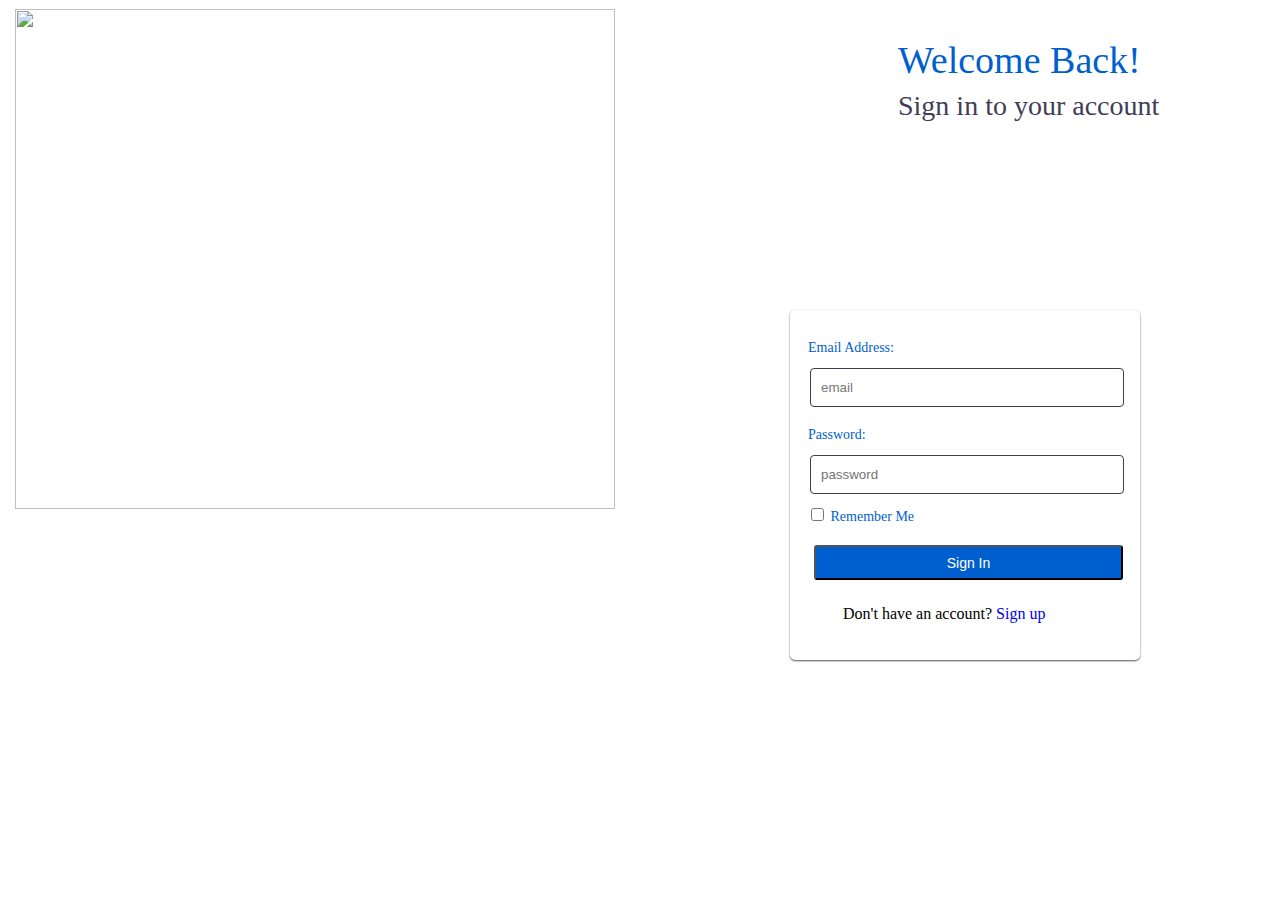
==== index.html @ bcefc7e7 "Update index.html" ====
<!Doctype html>
<html>
    <head>
        <title> Team Olympus</title>
        <link rel="stylesheet" href="index.css">
    </head>
    <body>
      <div class="svg"> <img src="https://res.cloudinary.com/kai123/image/upload/v1568848018/HNG/HNG_task1_z4pzu9.png"/> </div>
      <div class="firstParagraph">
          <p class="paragraph1">Welcome Back!</p
            ></div>
      <div class="secondParagraph"><p class="paragraph2">Sign in to your account</p></div>
      <div class="container">
        <form>
            <label> Email Address: <input class="type1" name="email" type="text" value="email" placeholder="your email address" autofocus /> </label>
               <label> Password: <input class="type2" name= "password" type="password" placeholder="password" autofocus/> </label>
               <div class="lower">
                  <label> <input class="type3" name="checkbox" type="checkbox"/> Remember Me</label>
               <div class="button">
                        <input class="type4" type="submit" value="Sign In"/> </div>
                        <div class="lower2">
                            <p class="lower3"> Don't have an account? <a href="#">Sign up</a></p></div>
                        </div>
                   </form>
           
      </div>
    </body>
</html>
---- index.css ----
body{
    background: white;
}
img{
    position: absolute;
    width:600px;
    height: 500px;
    left: 15px;
    top: 9px;
}
.firstParagraph{
  position: relative;
  left: 890px;
}
.secondParagraph{
position: relative;
margin-top: -30px;
left: 890px;
}
.paragraph1{
  font-size: 38px;
  color: #005FCE;
}
.paragraph2{
  font-size: 28px;
  font-family: rubik;
  color: #3F3D56;
  z-index:1;
}
.container{
    float: right;
        border-radius: 5px;
        box-shadow:0 1px 2px #555;
        position: absolute;
        z-index: 3;
        width: 350px;
        height:350px;
        top: 50%;
        left:75%;
        margin-top: -140px;
        margin-left: -170px;
      }
      form{
        margin: 0 auto;
        margin-top: 20px;
      }
      label{
        color: #005FCE;
        display: inline-block;
        margin-left: 18px;
        padding-top: 10px;
        font-size: 14px;
      }
      .type1, .type2 {
        border-radius: 4px;
       border:0.7px solid #3F3D56;
        outline: none;
        color: #777;
        padding-left: 10px;
        margin: 10px;
        margin-top: 12px;
        margin-left:2px;
        width: 300px;
        height: 35px;
      }
      .lower{
        width: 100%;
        height:69px;
        margin-left: -17px;
        margin-top: -5px;
      }
      .type3{
        margin-left: 20px;
        margin-top:-12px;
      }
      .type4{
        float: right;
        margin-left:2px;
        margin-top: 20px;
        width: 309px;
        height: 35px;
        font-size: 14px;
        color: #fff;
        background: #005FCE;
        border-radius: 3px;
        cursor: pointer;
      }
      .lower2{
        position: relative;;
          margin-top: 80px;
          padding-left: 70px;
      }
      a{
        text-decoration: none;
      }
      ul.errors  {
        list-style-type: none;
        color: red;
      }
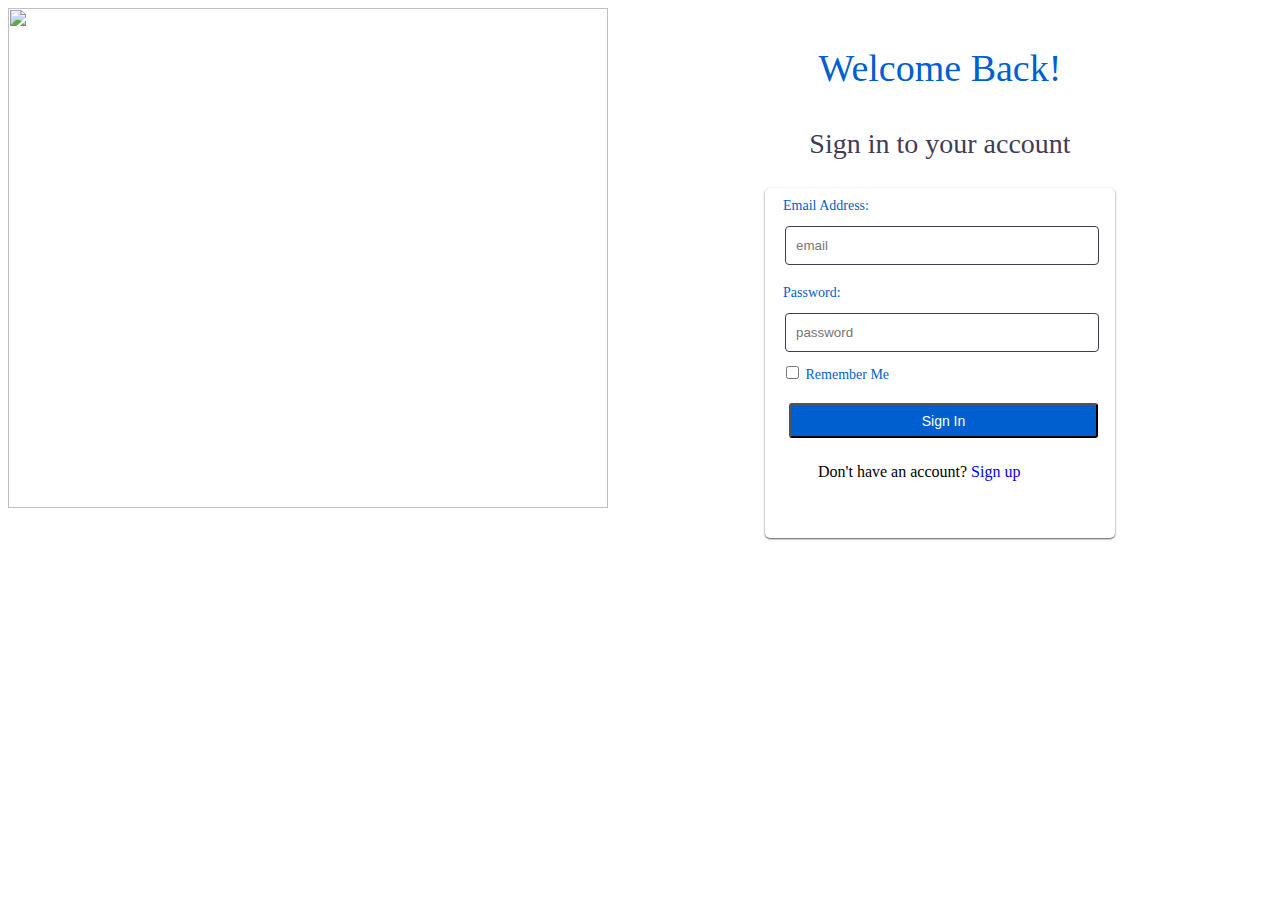
==== commit 9cf49574: "redesign layout" ====
--- a/index.html
+++ b/index.html
@@ -5,8 +5,10 @@
         <link rel="stylesheet" href="index.css">
     </head>
     <body>
+      <main class='main-container'>
       <div class="svg"> <img src="https://res.cloudinary.com/kai123/image/upload/v1568848018/HNG/HNG_task1_z4pzu9.png"/> </div>
-      <div class="firstParagraph">
+      <div class='login-container'>
+        <div class="firstParagraph">
           <p class="paragraph1">Welcome Back!</p
             ></div>
       <div class="secondParagraph"><p class="paragraph2">Sign in to your account</p></div>
@@ -22,7 +24,8 @@
                             <p class="lower3"> Don't have an account? <a href="#">Sign up</a></p></div>
                         </div>
                    </form>
-           
-      </div>
+                  </div>
+                </div>
+           </main>
     </body>
 </html>
--- a/index.css
+++ b/index.css
@@ -1,22 +1,32 @@
 body{
     background: white;
 }
+
+.main-container{
+  display: flex;
+  flex-direction: row;
+  flex-wrap: wrap
+}
+
+.login-container{
+  margin: auto
+}
 img{
-    position: absolute;
+    /* position: absolute; */
     width:600px;
     height: 500px;
-    left: 15px;
-    top: 9px;
+    /* left: 15px; */
+    /* top: 9px; */
 }
-.firstParagraph{
-  position: relative;
-  left: 890px;
+ .firstParagraph, .secondParagraph{
+  text-align: center
 }
+/*
 .secondParagraph{
 position: relative;
 margin-top: -30px;
 left: 890px;
-}
+} */
 .paragraph1{
   font-size: 38px;
   color: #005FCE;
@@ -28,17 +38,17 @@
   z-index:1;
 }
 .container{
-    float: right;
+    /* float: right; */
         border-radius: 5px;
         box-shadow:0 1px 2px #555;
-        position: absolute;
-        z-index: 3;
+        /* position: absolute; */
+        /* z-index: 3; */
         width: 350px;
         height:350px;
-        top: 50%;
-        left:75%;
-        margin-top: -140px;
-        margin-left: -170px;
+        /* top: 50%; */
+        /* left:75%; */
+        /* margin-top: -140px; */
+        /* margin-left: -170px; */
       }
       form{
         margin: 0 auto;
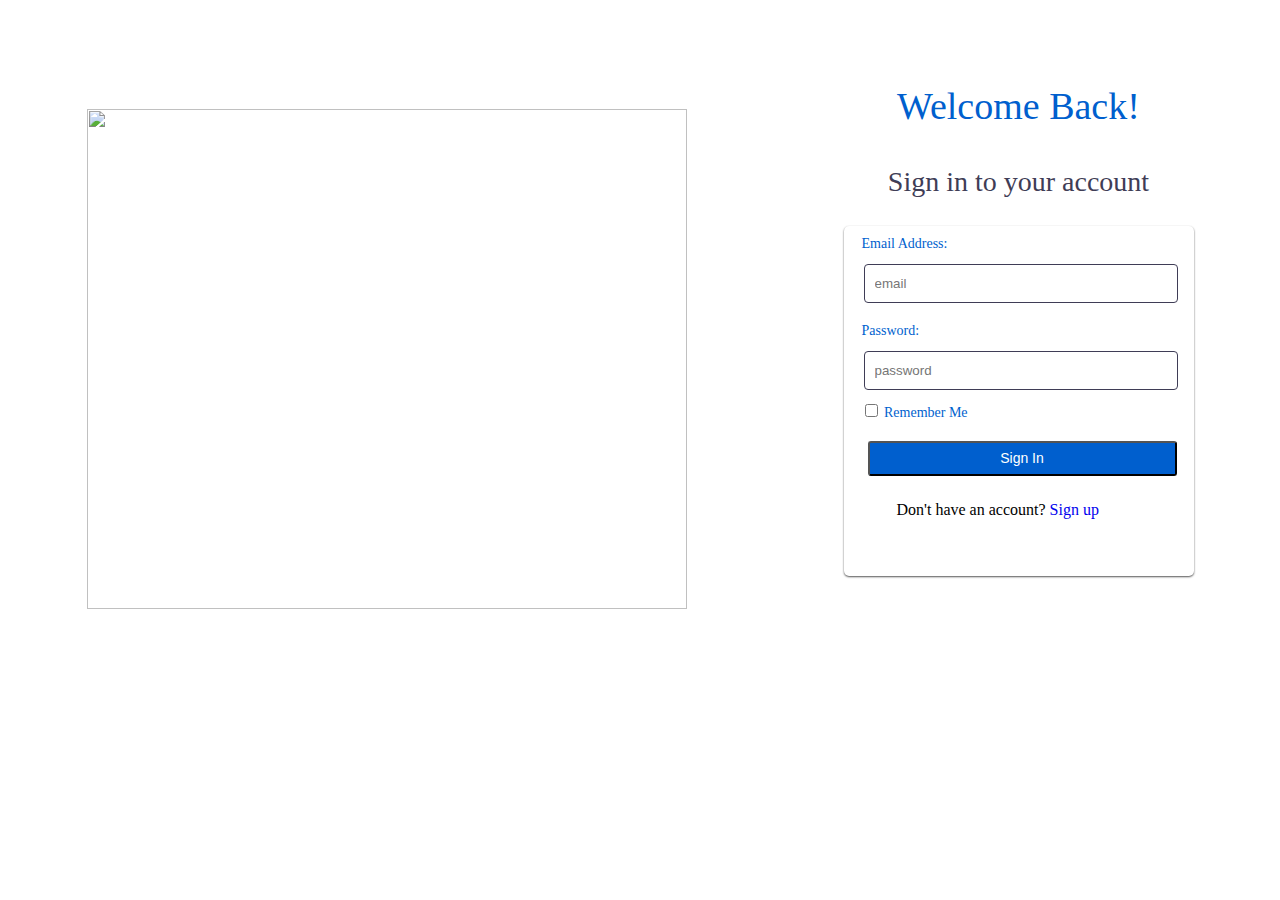
==== commit 5f43ae51: "Update index.html" ====
--- a/index.html
+++ b/index.html
@@ -6,7 +6,7 @@
     </head>
     <body>
       <main class='main-container'>
-      <div class="svg"> <img src="https://res.cloudinary.com/kai123/image/upload/v1568848018/HNG/HNG_task1_z4pzu9.png"/> </div>
+      <div class="svg"> <img src="https://res.cloudinary.com/kai123/image/upload/v1568972266/HNG/vector2_pfzlhx.png"/> </div>
       <div class='login-container'>
         <div class="firstParagraph">
           <p class="paragraph1">Welcome Back!</p
--- a/index.css
+++ b/index.css
@@ -10,6 +10,10 @@
 
 .login-container{
   margin: auto
+}
+.svg{
+  margin: auto;
+  padding-top: 8%;
 }
 img{
     /* position: absolute; */
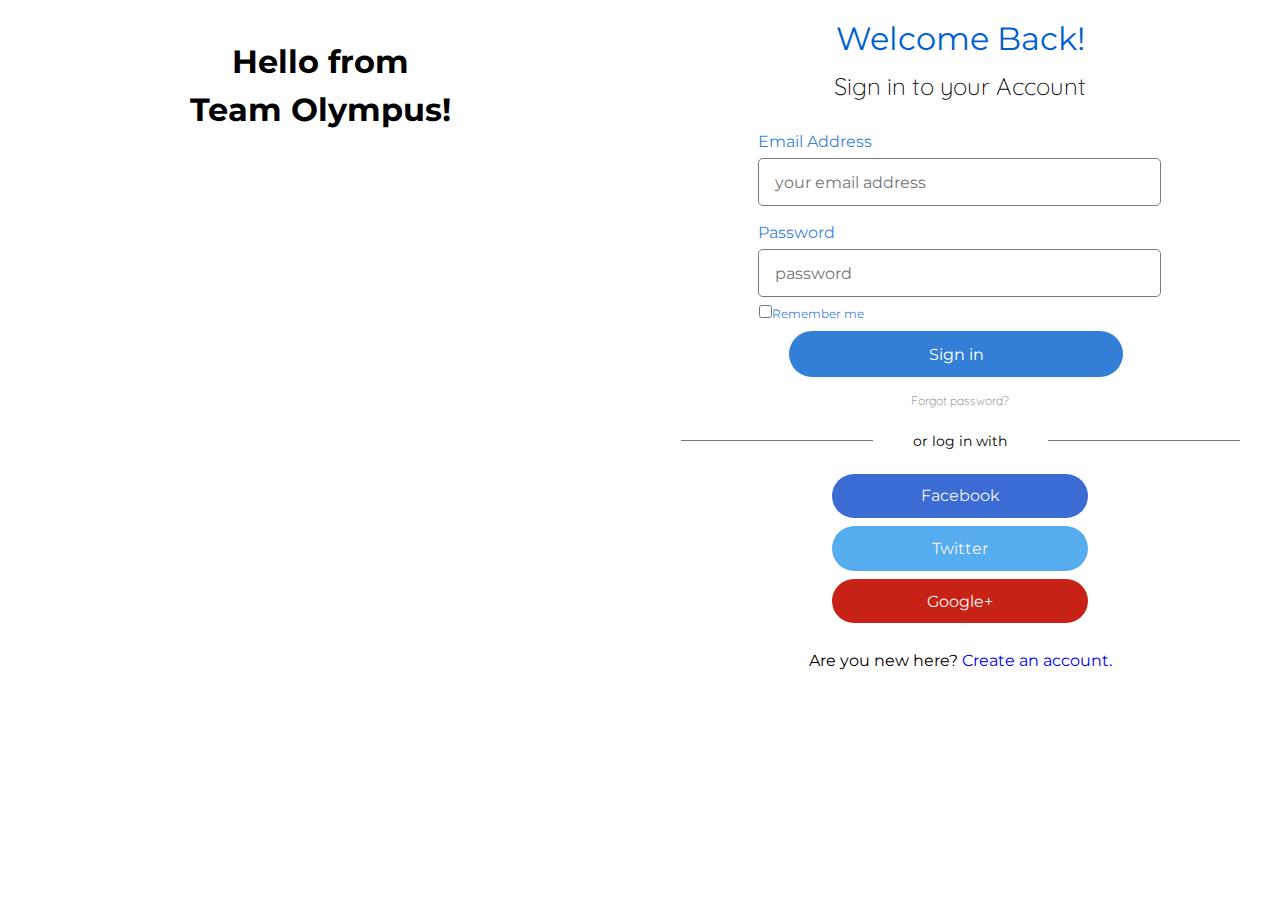
==== commit 85d84a16: "improved responsiveness" ====
--- a/index.html
+++ b/index.html
@@ -1,31 +1,105 @@
-<!Doctype html>
-<html>
-    <head>
-        <title> Team Olympus</title>
-        <link rel="stylesheet" href="index.css">
-    </head>
-    <body>
-      <main class='main-container'>
-      <div class="svg"> <img src="https://res.cloudinary.com/kai123/image/upload/v1568972266/HNG/vector2_pfzlhx.png"/> </div>
-      <div class='login-container'>
-        <div class="firstParagraph">
-          <p class="paragraph1">Welcome Back!</p
-            ></div>
-      <div class="secondParagraph"><p class="paragraph2">Sign in to your account</p></div>
-      <div class="container">
-        <form>
-            <label> Email Address: <input class="type1" name="email" type="text" value="email" placeholder="your email address" autofocus /> </label>
-               <label> Password: <input class="type2" name= "password" type="password" placeholder="password" autofocus/> </label>
-               <div class="lower">
-                  <label> <input class="type3" name="checkbox" type="checkbox"/> Remember Me</label>
-               <div class="button">
-                        <input class="type4" type="submit" value="Sign In"/> </div>
-                        <div class="lower2">
-                            <p class="lower3"> Don't have an account? <a href="#">Sign up</a></p></div>
-                        </div>
-                   </form>
-                  </div>
+<!DOCTYPE html>
+
+<html lang="en-US">
+  <head>
+      <meta charset="utf-8">
+      <title>Team Olympus</title>
+      <link rel="stylesheet" href="css/reset.css">
+      <link rel="stylesheet" href="css/Index.css">
+      <link href="https://fonts.googleapis.com/css?family=Chilanka|Montserrat|Quicksand&display=swap" rel="stylesheet">
+  </head>
+
+  <body>
+    <div class="left">
+          <h1>
+              Hello from<br/>Team Olympus!
+          </h1>
+    </div>
+
+    <section class="main-section">
+          <div class="welcome">
+              <h3>Welcome Back!</h3>
+            <p>Sign in to your Account</p>
+          </div>
+
+        <article>
+            <form action="/" class="Sign in" id="log in">
+                <fieldset class="main-email">
+                    <label for="Sign in email">Email Address</label>
+                    <input class="email"
+                           id="email"
+                           type="email"
+                           placeholder="your email address"
+                           required
+                           data-content="An email address is required" />
+                </fieldset>
+
+                <fieldset class="main-password">
+                  <label for="Sign in password">Password</label>
+                          <input class="password"
+                          name= "password"
+                          type="password"
+                          placeholder="password"
+                          required
+                          minlength="6"
+                          data-content="A password is required. The password must be a series of alpha-numeric characters only."
+                          data-role="validate"/>
+                </fieldset>
+
+                <div class="check">
+                    <label>
+                      <input
+                      name="checkbox"
+                      type="checkbox"/>Remember me
+                    </label>
                 </div>
-           </main>
-    </body>
+
+                <fieldset class="main-submit">
+                    <input class="submit"
+                           id="email"
+                           type="submit"
+                           value="Sign in"/>
+                </fieldset>
+            </form>
+        </article>
+            <div class="forgot">
+                <a href="#">
+                  <p>Forgot password?</p>
+                </a>
+            </div>
+
+            <div class="or">
+                    <hr class="bar"/>
+                    <span>or log in with</span>
+                    <hr class="bar"/>
+            </div>
+
+            <div class="container">
+                <div class="facebook">
+                    <a href="">
+                        <button>Facebook</button>
+                    </a>
+                </div>
+
+                <div class="twitter">
+                    <a href="">
+                        <button>Twitter</button>
+                    </a>
+                </div>
+
+                <div class="google">
+                    <a href="">
+                        <button>Google+</button>
+                    </a>
+                </div>
+            </div>
+
+            <div class="new">
+                  <span>Are you new here?<span>
+                  <a href="Registration.html"><span>Create an account.</span>
+                  </a>
+            </div>
+
+    </section>
+  </body>
 </html>
--- a/css/Index.css
+++ b/css/Index.css
@@ -0,0 +1,334 @@
+* {
+ font-family: 'Montserrat', sans-serif;
+}
+
+.left {
+  background-image: url(https://res.cloudinary.com/kai123/image/upload/v1568848018/HNG/HNG_task1_z4pzu9.png);
+  background-size: cover;
+  background-position: center center;
+  background-repeat: no-repeat;
+  padding: 3%;
+  text-align: center;
+  float: left;
+  height: 100vh;
+  width: 50%;
+}
+
+.left h1 {
+  font-size: 200%;
+  font-weight: bold;
+  line-height: 1.5em;
+}
+
+.main-section {
+  width: 50%;
+  float: right;
+  height: 100vh;
+}
+
+.welcome {
+  padding: 2%;
+}
+
+.main-section div h3 {
+  font-weight: auto;
+  font-size: 200%;
+  font-family: 'Montserrat', cursive;
+  color: #005FCE;
+  text-align: center;
+  padding: 1%;
+}
+
+.main-section div p {
+  font-family: 'Quicksand', sans-serif;
+  font-size: 150%;
+  text-align: center;
+  font-weight: lighter;
+  padding: 0.3em 0 0 0;
+}
+
+.main-section article {
+  padding: 1% 1% 1% 12%;
+}
+
+.main-section fieldset {
+  border: none;
+  padding: 1% 7% 1% 7%;
+  text-decoration: none;
+}
+
+.main-section label {
+  display: block;
+  line-height: 2em;
+  color: #005FCE;
+  color: rgba(0, 95, 206, 0.8);
+}
+
+.main-section fieldset:last-child {
+  margin: 0;
+}
+
+.main-section fieldset input[type="email"], .main-section fieldset input[type="password"] {
+  width: 85%;
+  height: 3em;
+  border-radius: 0.3em;
+  border: 1px solid black;
+  border-color: #797979;
+}
+
+.main-section fieldset input[placeholder="your email address"], .main-section fieldset input[placeholder="password"] {
+  padding: 0 0 0 1em;
+}
+
+.check label {
+  display: inline;
+  padding: 0 5% 0 6.5%;
+  width: 32%;
+  font-size: 85%;
+}
+
+.check {
+  display: inline;
+  padding: 0 5% 0 1%;
+  width: 32%;
+  font-size: 85%;
+}
+
+.check input {
+  padding: 0;
+}
+
+.main-section fieldset input[type="submit"] {
+  padding: 3% 5%;
+  width: 75%;
+  border-radius: 3em;
+  border: none;
+  background-color: #005FCE;
+  background-color: rgba(0, 95, 206, 0.8);
+  color: white;
+}
+
+.main-submit {
+  margin-left: 6% !important;
+}
+
+.forgot a {
+  font-size: 50%;
+  text-align: center;
+  text-decoration: none;
+  padding: 0;
+  color: #797979;
+}
+
+.main-section fieldset input[type="submit"]:hover {
+  outline: none !important;
+  background-color: #054c9e;
+  background-color: rgba(5, 76, 158, 0.8);
+  -webkit-transition: all 0.2s ease-in-out;
+  -moz-transition: all 0.2s ease-in-out;
+  -o-transition: all 0.2s ease-in-out;
+  transition: all 0.2s ease-in-out;
+}
+
+.or {
+  display: flex;
+  text-align: center;
+  flex-direction: row;
+  padding: 1.5em 0;
+  justify-content: center;
+}
+
+.bar {
+  display: flex;
+  width: 30%;
+  color: black;
+  border: none;
+  background-color: #797979;
+  height: 0.1em
+}
+
+.or span {
+  display: flex;
+  font-weight: 400;
+  font-size: 90%;
+}
+
+.container {
+  display: flex;
+  flex-direction: column;
+  text-align: center;
+}
+
+.container button {
+  width: 40%;
+  padding: 2% 7%;
+  border-radius: 2em;
+  margin-bottom: 0.5em;
+  border: none;
+  font-size: 100%;
+}
+
+.facebook button {
+  background-color: #3a6cd4;
+  color: #f3f3f3;
+}
+
+.facebook button:hover {
+  outline: none !important;
+  color: white;
+  background-color: #2a54ab;
+  background-color: rgba(42, 84, 171, 0.8);
+  -webkit-transition: all 0.01s ease-in-out;
+  -moz-transition: all 0.01s ease-in-out;
+  -o-transition: all 0.01s ease-in-out;
+  transition: all 0.01s ease-in-out;
+}
+
+
+.twitter button {
+  background-color: #55acee;
+  color: #f3f3f3;
+}
+
+.twitter button:hover {
+  outline: none !important;
+  color: white;
+  background-color: #0e86e2;
+  background-color: rgba(14, 134, 226, 0.8);
+  -webkit-transition: all 0.01s ease-in-out;
+  -moz-transition: all 0.01s ease-in-out;
+  -o-transition: all 0.01s ease-in-out;
+  transition: all 0.01s ease-in-out;
+}
+
+.google button {
+  background-color: #c72215;
+  color: #f3f3f3;
+}
+
+.google button:hover {
+  outline: none !important;
+  color: white;
+  background-color: #a91206;
+  background-color: rgba(169, 18, 6, 0.8);
+  -webkit-transition: all 0.01s ease-in-out;
+  -moz-transition: all 0.01s ease-in-out;
+  -o-transition: all 0.01s ease-in-out;
+  transition: all 0.01s ease-in-out;
+}
+
+.new {
+  text-align: center;
+  padding: 3% 5%;
+}
+
+.new a {
+  text-decoration: none;
+}
+
+.new a:hover {
+  color: #005FCE;
+  text-decoration-line: underline;
+  font-size: 102%;
+}
+
+
+
+/* Mobile (portrait and landscape)*/
+@media only screen and (max-device-width: 745px) {
+
+.left {
+  width: 100%;
+  display: block;
+  height: 550px;
+  background-image: url(https://res.cloudinary.com/kai123/image/upload/v1568848018/HNG/HNG_task1_z4pzu9.png);
+  background-position: center center;
+  background-repeat: no-repeat;
+}
+
+.main-section {
+  width: 100%;
+  float: none;
+  padding: none;
+}
+
+.left h1 {
+  visibility: collapse;
+}
+
+.welcome {
+  padding: 30px 0 0 0;
+}
+
+.welcome {
+  padding: 50% 0 5% 0;
+}
+
+.main-section div h3 {
+  height: auto;
+  font-size: 300%;
+  padding: 0;
+}
+
+.main-section div p {
+  font-family: 'Quicksand', sans-serif;
+  font-size: 150%;
+  text-align: center;
+  font-weight: lighter;
+  padding: 0.3em 0 0 0;
+}
+
+.main-section article {
+  padding: 1% 1% 1% 1%;
+}
+
+.main-section label {
+  font-size: 200%;
+}
+
+.main-email, .main-password {
+  padding: 0;
+}
+
+.main-submit {
+  text-align: center;
+}
+
+.main-section fieldset input[type="email"], .main-section fieldset input[type="password"] {
+  width: 100%;
+  height: 6em;
+}
+
+.main-section fieldset input[type="submit"] {
+  padding: 5% 7%;
+  border-radius: 7em;
+  font-size: 180%;
+}
+
+.container button {
+  width: 70%;
+  padding: 2.7% 7%;
+  border-radius: 7em;
+  margin-bottom: 0.8em;
+  font-size: 180%;
+}
+
+.forgot a {
+  font-size: 80%;
+  text-align: center;
+  text-decoration: none;
+  padding: 0;
+  color: #797979;
+}
+
+.google button{
+  margin-bottom: 0;
+}
+
+.new {
+  padding: 2% 5%;
+}
+
+
+
+}
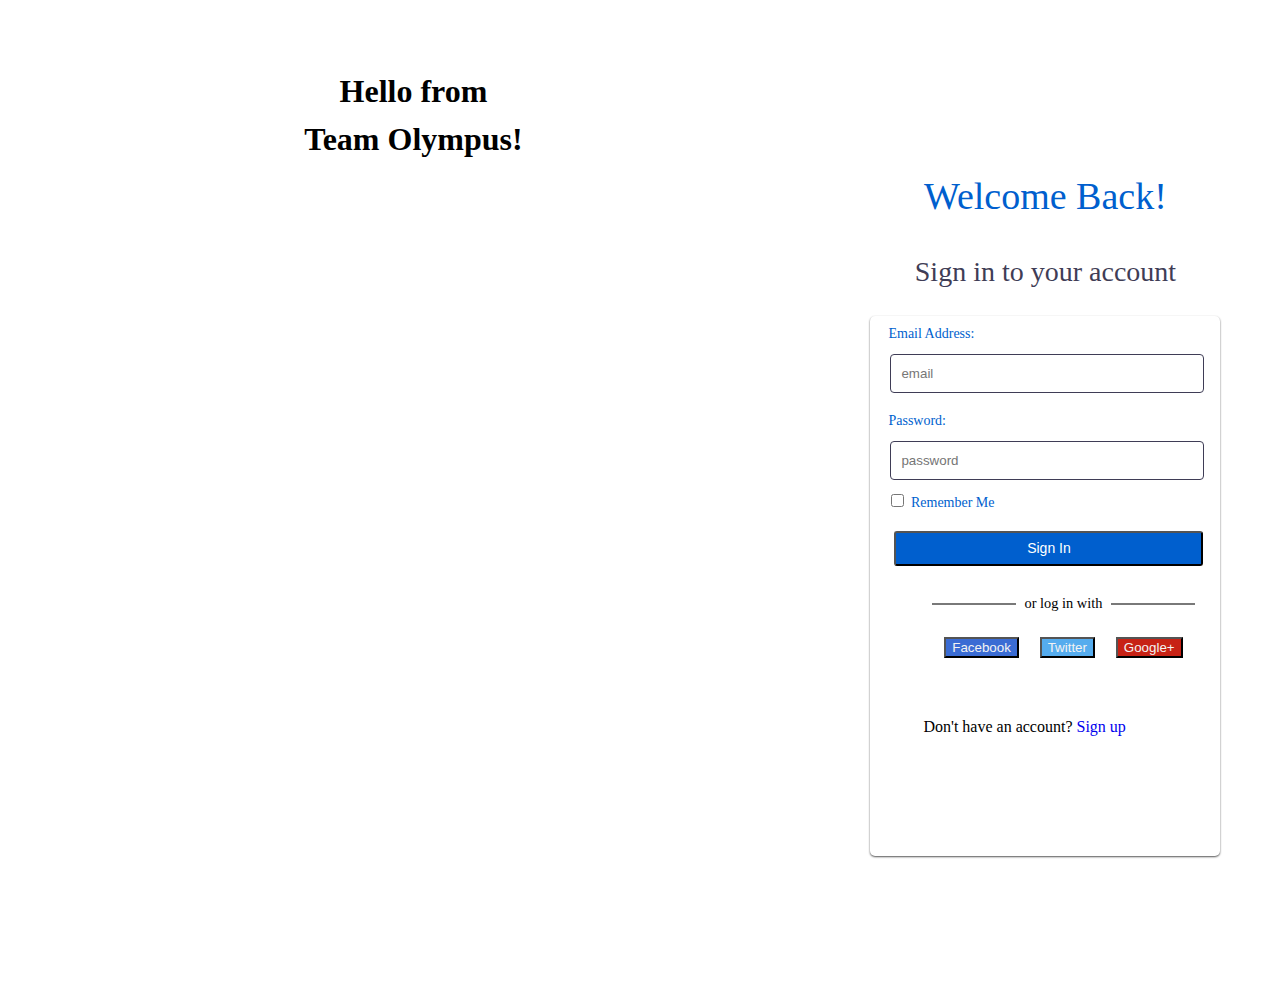
==== commit 2896553a: "code refactor" ====
--- a/index.html
+++ b/index.html
@@ -1,105 +1,67 @@
-<!DOCTYPE html>
-
-<html lang="en-US">
-  <head>
-      <meta charset="utf-8">
-      <title>Team Olympus</title>
-      <link rel="stylesheet" href="css/reset.css">
-      <link rel="stylesheet" href="css/Index.css">
-      <link href="https://fonts.googleapis.com/css?family=Chilanka|Montserrat|Quicksand&display=swap" rel="stylesheet">
-  </head>
-
-  <body>
-    <div class="left">
+<!Doctype html>
+<html>
+    <head>
+        <meta charset="utf-8" />
+        <meta name="viewport" content="width=device-width, initial-scale=1, shrink-to-fit=no" />
+        <title> Team Olympus</title>
+        <link rel="stylesheet" href="index.css">
+        <link rel="stylesheet" href="index.css">
+    </head>
+    <body>
+      <main class='main-container'>
+      <div class="svg left">
           <h1>
               Hello from<br/>Team Olympus!
           </h1>
-    </div>
-
-    <section class="main-section">
-          <div class="welcome">
-              <h3>Welcome Back!</h3>
-            <p>Sign in to your Account</p>
-          </div>
-
-        <article>
-            <form action="/" class="Sign in" id="log in">
-                <fieldset class="main-email">
-                    <label for="Sign in email">Email Address</label>
-                    <input class="email"
-                           id="email"
-                           type="email"
-                           placeholder="your email address"
-                           required
-                           data-content="An email address is required" />
-                </fieldset>
-
-                <fieldset class="main-password">
-                  <label for="Sign in password">Password</label>
-                          <input class="password"
-                          name= "password"
-                          type="password"
-                          placeholder="password"
-                          required
-                          minlength="6"
-                          data-content="A password is required. The password must be a series of alpha-numeric characters only."
-                          data-role="validate"/>
-                </fieldset>
-
-                <div class="check">
-                    <label>
-                      <input
-                      name="checkbox"
-                      type="checkbox"/>Remember me
-                    </label>
+    <!-- <img src="https://res.cloudinary.com/kai123/image/upload/v1568848018/HNG/HNG_task1_z4pzu9.png"/>  -->
+  </div>
+      <div class='login-container'>
+        <div class="firstParagraph">
+          <p class="paragraph1">Welcome Back!</p
+            ></div>
+      <div class="secondParagraph"><p class="paragraph2">Sign in to your account</p></div>
+      <div class="container">
+        <form>
+            <label> Email Address: <input class="type1" name="email" type="text" value="email" placeholder="your email address" autofocus /> </label>
+               <label> Password: <input class="type2" name= "password" type="password" placeholder="password" autofocus/> </label>
+               <div class="lower">
+                  <label> <input class="type3" name="checkbox" type="checkbox"/> Remember Me</label>
+               <div class="button">
+                        <input class="type4" type="submit" value="Sign In"/> </div>
+                        <div class="lower2">
+                            <div class="or">
+                                <hr class="bar"/>
+                                <span>or log in with</span>
+                                <hr class="bar"/>
+                        </div>
+            
+                        <div class="container-option">
+                            <div class="facebook">
+                                <a href="">
+                                    <button>Facebook</button>
+                                </a>
+                            </div>
+            
+                            <div class="twitter">
+                                <a href="">
+                                    <button>Twitter</button>
+                                </a>
+                            </div>
+            
+                            <div class="google">
+                                <a href="">
+                                    <button>Google+</button>
+                                </a>
+                            </div>
+                        </div>
+                        </div>
+                        
+                    <div class="lower2">
+                        <p class="lower3"> Don't have an account? <a href="#">Sign up</a></p></div>
+                    </div>
+                   </form>
+                  </div>
                 </div>
-
-                <fieldset class="main-submit">
-                    <input class="submit"
-                           id="email"
-                           type="submit"
-                           value="Sign in"/>
-                </fieldset>
-            </form>
-        </article>
-            <div class="forgot">
-                <a href="#">
-                  <p>Forgot password?</p>
-                </a>
-            </div>
-
-            <div class="or">
-                    <hr class="bar"/>
-                    <span>or log in with</span>
-                    <hr class="bar"/>
-            </div>
-
-            <div class="container">
-                <div class="facebook">
-                    <a href="">
-                        <button>Facebook</button>
-                    </a>
-                </div>
-
-                <div class="twitter">
-                    <a href="">
-                        <button>Twitter</button>
-                    </a>
-                </div>
-
-                <div class="google">
-                    <a href="">
-                        <button>Google+</button>
-                    </a>
-                </div>
-            </div>
-
-            <div class="new">
-                  <span>Are you new here?<span>
-                  <a href="Registration.html"><span>Create an account.</span>
-                  </a>
-            </div>
-
-    </section>
-  </body>
+           </main>
+    </body>
 </html>
--- a/index.css
+++ b/index.css
@@ -0,0 +1,217 @@
+body{
+    background: white;
+}
+
+.main-container{
+  display: flex;
+  flex-direction: row;
+  flex-wrap: wrap
+}
+
+.login-container{
+  margin: auto
+}
+.svg{
+  margin: auto;
+  padding-top: 8%;
+}
+img{
+    /* position: absolute; */
+    width:600px;
+    height: 500px;
+    /* left: 15px; */
+    /* top: 9px; */
+}
+.left {
+  background-image: url(https://res.cloudinary.com/kai123/image/upload/v1568848018/HNG/HNG_task1_z4pzu9.png);
+  background-size: cover;
+  background-position: center center;
+  background-repeat: no-repeat;
+  padding: 3%;
+  text-align: center;
+  float: left;
+  height: 100vh;
+  width: 50%;
+}
+
+.left h1 {
+  font-size: 200%;
+  font-weight: bold;
+  line-height: 1.5em;
+}
+ .firstParagraph, .secondParagraph{
+  text-align: center
+}
+/*
+.secondParagraph{
+position: relative;
+margin-top: -30px;
+left: 890px;
+} */
+.paragraph1{
+  font-size: 38px;
+  color: #005FCE;
+}
+.paragraph2{
+  font-size: 28px;
+  font-family: rubik;
+  color: #3F3D56;
+  z-index:1;
+}
+.container{
+    /* float: right; */
+        border-radius: 5px;
+        box-shadow:0 1px 2px #555;
+        /* position: absolute; */
+        /* z-index: 3; */
+        width: 350px;
+        /* height:350px; */
+        height:60vh;
+        /* top: 50%; */
+        /* left:75%; */
+        /* margin-top: -140px; */
+        /* margin-left: -170px; */
+      }
+      .container-option {
+        display: flex;
+        flex-direction: row;
+        text-align: center;
+        /* align-self: auto; */
+        justify-content: space-evenly
+      }
+      .or {
+        display: flex;
+        text-align: center;
+        flex-direction: row;
+        padding: 1.5em 0;
+        justify-content: center;
+      }
+      
+      .bar {
+        display: flex;
+        width: 30%;
+        color: black;
+        border: none;
+        background-color: #797979;
+        height: 0.1em
+      }
+      
+      .or span {
+        display: flex;
+        font-weight: 400;
+        font-size: 90%;
+      }
+      .container-ption button {
+        width: 40%;
+        padding: 2% 7%;
+        border-radius: 2em;
+        margin-bottom: 0.5em;
+        border: none;
+        font-size: 100%;
+      }
+      
+      .facebook button {
+        background-color: #3a6cd4;
+        color: #f3f3f3;
+      }
+      
+      .facebook button:hover {
+        outline: none !important;
+        color: white;
+        background-color: #2a54ab;
+        background-color: rgba(42, 84, 171, 0.8);
+        -webkit-transition: all 0.01s ease-in-out;
+        -moz-transition: all 0.01s ease-in-out;
+        -o-transition: all 0.01s ease-in-out;
+        transition: all 0.01s ease-in-out;
+      }
+      
+      
+      .twitter button {
+        background-color: #55acee;
+        color: #f3f3f3;
+      }
+      
+      .twitter button:hover {
+        outline: none !important;
+        color: white;
+        background-color: #0e86e2;
+        background-color: rgba(14, 134, 226, 0.8);
+        -webkit-transition: all 0.01s ease-in-out;
+        -moz-transition: all 0.01s ease-in-out;
+        -o-transition: all 0.01s ease-in-out;
+        transition: all 0.01s ease-in-out;
+      }
+      
+      .google button {
+        background-color: #c72215;
+        color: #f3f3f3;
+      }
+      
+      .google button:hover {
+        outline: none !important;
+        color: white;
+        background-color: #a91206;
+        background-color: rgba(169, 18, 6, 0.8);
+        -webkit-transition: all 0.01s ease-in-out;
+        -moz-transition: all 0.01s ease-in-out;
+        -o-transition: all 0.01s ease-in-out;
+        transition: all 0.01s ease-in-out;
+      }
+      form{
+        margin: 0 auto;
+        margin-top: 20px;
+      }
+      label{
+        color: #005FCE;
+        display: inline-block;
+        margin-left: 18px;
+        padding-top: 10px;
+        font-size: 14px;
+      }
+      .type1, .type2 {
+        border-radius: 4px;
+       border:0.7px solid #3F3D56;
+        outline: none;
+        color: #777;
+        padding-left: 10px;
+        margin: 10px;
+        margin-top: 12px;
+        margin-left:2px;
+        width: 300px;
+        height: 35px;
+      }
+      .lower{
+        width: 100%;
+        height:69px;
+        margin-left: -17px;
+        margin-top: -5px;
+      }
+      .type3{
+        margin-left: 20px;
+        margin-top:-12px;
+      }
+      .type4{
+        float: right;
+        margin-left:2px;
+        margin-top: 20px;
+        width: 309px;
+        height: 35px;
+        font-size: 14px;
+        color: #fff;
+        background: #005FCE;
+        border-radius: 3px;
+        cursor: pointer;
+      }
+      .lower2{
+        position: relative;;
+          margin-top: 60px;
+          padding-left: 70px;
+      }
+      a{
+        text-decoration: none;
+      }
+      ul.errors  {
+        list-style-type: none;
+        color: red;
+      }
--- a/index.css
+++ b/index.css
@@ -0,0 +1,217 @@
+body{
+    background: white;
+}
+
+.main-container{
+  display: flex;
+  flex-direction: row;
+  flex-wrap: wrap
+}
+
+.login-container{
+  margin: auto
+}
+.svg{
+  margin: auto;
+  padding-top: 8%;
+}
+img{
+    /* position: absolute; */
+    width:600px;
+    height: 500px;
+    /* left: 15px; */
+    /* top: 9px; */
+}
+.left {
+  background-image: url(https://res.cloudinary.com/kai123/image/upload/v1568848018/HNG/HNG_task1_z4pzu9.png);
+  background-size: cover;
+  background-position: center center;
+  background-repeat: no-repeat;
+  padding: 3%;
+  text-align: center;
+  float: left;
+  height: 100vh;
+  width: 50%;
+}
+
+.left h1 {
+  font-size: 200%;
+  font-weight: bold;
+  line-height: 1.5em;
+}
+ .firstParagraph, .secondParagraph{
+  text-align: center
+}
+/*
+.secondParagraph{
+position: relative;
+margin-top: -30px;
+left: 890px;
+} */
+.paragraph1{
+  font-size: 38px;
+  color: #005FCE;
+}
+.paragraph2{
+  font-size: 28px;
+  font-family: rubik;
+  color: #3F3D56;
+  z-index:1;
+}
+.container{
+    /* float: right; */
+        border-radius: 5px;
+        box-shadow:0 1px 2px #555;
+        /* position: absolute; */
+        /* z-index: 3; */
+        width: 350px;
+        /* height:350px; */
+        height:60vh;
+        /* top: 50%; */
+        /* left:75%; */
+        /* margin-top: -140px; */
+        /* margin-left: -170px; */
+      }
+      .container-option {
+        display: flex;
+        flex-direction: row;
+        text-align: center;
+        /* align-self: auto; */
+        justify-content: space-evenly
+      }
+      .or {
+        display: flex;
+        text-align: center;
+        flex-direction: row;
+        padding: 1.5em 0;
+        justify-content: center;
+      }
+      
+      .bar {
+        display: flex;
+        width: 30%;
+        color: black;
+        border: none;
+        background-color: #797979;
+        height: 0.1em
+      }
+      
+      .or span {
+        display: flex;
+        font-weight: 400;
+        font-size: 90%;
+      }
+      .container-ption button {
+        width: 40%;
+        padding: 2% 7%;
+        border-radius: 2em;
+        margin-bottom: 0.5em;
+        border: none;
+        font-size: 100%;
+      }
+      
+      .facebook button {
+        background-color: #3a6cd4;
+        color: #f3f3f3;
+      }
+      
+      .facebook button:hover {
+        outline: none !important;
+        color: white;
+        background-color: #2a54ab;
+        background-color: rgba(42, 84, 171, 0.8);
+        -webkit-transition: all 0.01s ease-in-out;
+        -moz-transition: all 0.01s ease-in-out;
+        -o-transition: all 0.01s ease-in-out;
+        transition: all 0.01s ease-in-out;
+      }
+      
+      
+      .twitter button {
+        background-color: #55acee;
+        color: #f3f3f3;
+      }
+      
+      .twitter button:hover {
+        outline: none !important;
+        color: white;
+        background-color: #0e86e2;
+        background-color: rgba(14, 134, 226, 0.8);
+        -webkit-transition: all 0.01s ease-in-out;
+        -moz-transition: all 0.01s ease-in-out;
+        -o-transition: all 0.01s ease-in-out;
+        transition: all 0.01s ease-in-out;
+      }
+      
+      .google button {
+        background-color: #c72215;
+        color: #f3f3f3;
+      }
+      
+      .google button:hover {
+        outline: none !important;
+        color: white;
+        background-color: #a91206;
+        background-color: rgba(169, 18, 6, 0.8);
+        -webkit-transition: all 0.01s ease-in-out;
+        -moz-transition: all 0.01s ease-in-out;
+        -o-transition: all 0.01s ease-in-out;
+        transition: all 0.01s ease-in-out;
+      }
+      form{
+        margin: 0 auto;
+        margin-top: 20px;
+      }
+      label{
+        color: #005FCE;
+        display: inline-block;
+        margin-left: 18px;
+        padding-top: 10px;
+        font-size: 14px;
+      }
+      .type1, .type2 {
+        border-radius: 4px;
+       border:0.7px solid #3F3D56;
+        outline: none;
+        color: #777;
+        padding-left: 10px;
+        margin: 10px;
+        margin-top: 12px;
+        margin-left:2px;
+        width: 300px;
+        height: 35px;
+      }
+      .lower{
+        width: 100%;
+        height:69px;
+        margin-left: -17px;
+        margin-top: -5px;
+      }
+      .type3{
+        margin-left: 20px;
+        margin-top:-12px;
+      }
+      .type4{
+        float: right;
+        margin-left:2px;
+        margin-top: 20px;
+        width: 309px;
+        height: 35px;
+        font-size: 14px;
+        color: #fff;
+        background: #005FCE;
+        border-radius: 3px;
+        cursor: pointer;
+      }
+      .lower2{
+        position: relative;;
+          margin-top: 60px;
+          padding-left: 70px;
+      }
+      a{
+        text-decoration: none;
+      }
+      ul.errors  {
+        list-style-type: none;
+        color: red;
+      }
